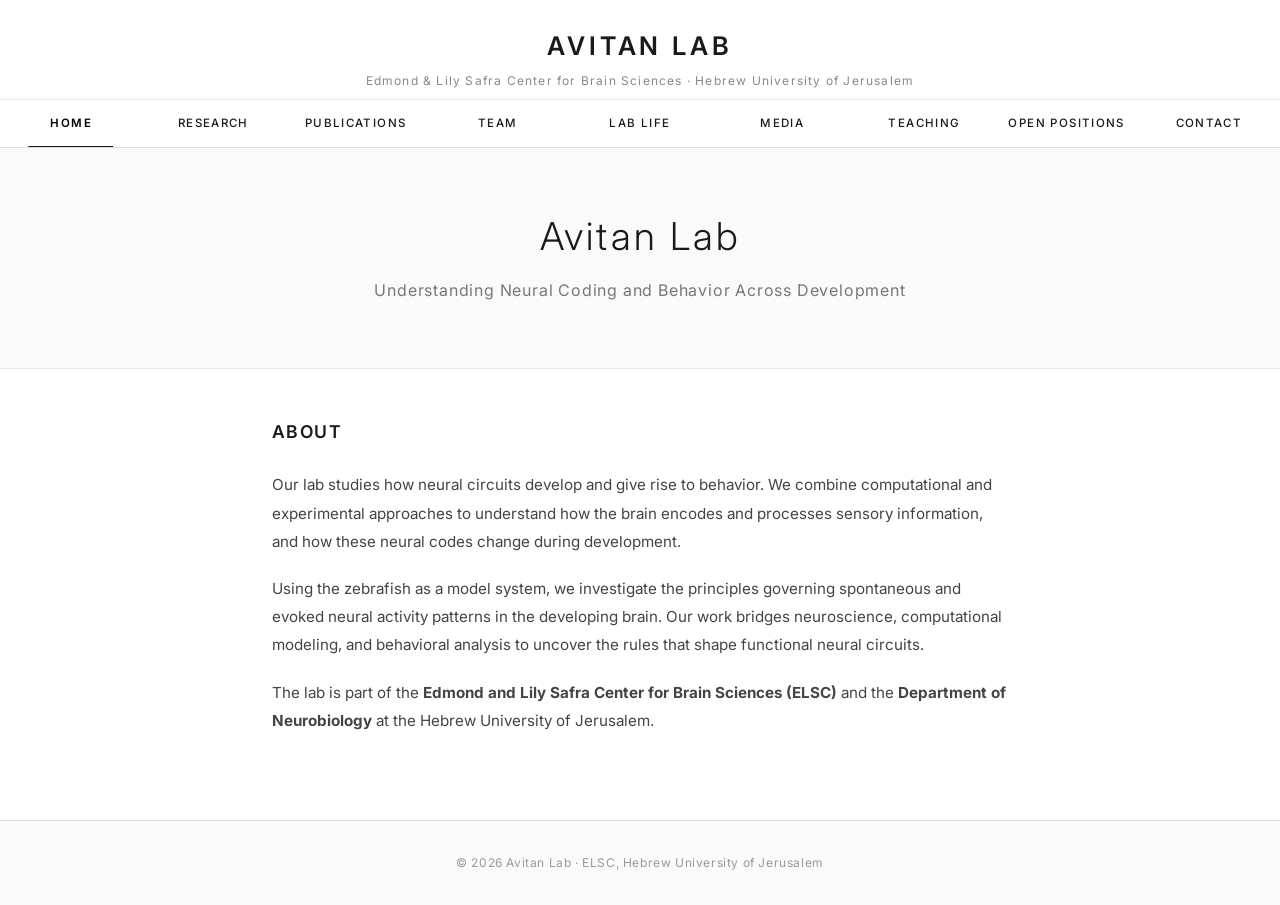
==== index.html @ 61e1ba6e "Add complete static site structure with all pages - 9 pages: Home, Research, Publications, Team, Lab" ====
<!DOCTYPE html>
<html lang="en">
<head>
  <meta charset="UTF-8">
  <meta name="viewport" content="width=device-width, initial-scale=1.0">
  <title>Avitan Lab | ELSC, Hebrew University</title>
  <link rel="stylesheet" href="css/style.css">
</head>
<body>

  <header>
    <div class="nav-top">
      <div class="lab-name"><a href="index.html">Avitan Lab</a></div>
      <div class="lab-subtitle">Edmond &amp; Lily Safra Center for Brain Sciences &middot; Hebrew University of Jerusalem</div>
    </div>
    <button class="menu-toggle" aria-label="Toggle menu">
      <span></span>
      <span></span>
      <span></span>
    </button>
    <nav>
      <ul>
        <li><a href="index.html" class="active">Home</a></li>
        <li><a href="research.html">Research</a></li>
        <li><a href="publications.html">Publications</a></li>
        <li><a href="team.html">Team</a></li>
        <li><a href="lab-life.html">Lab Life</a></li>
        <li><a href="media.html">Media</a></li>
        <li><a href="teaching.html">Teaching</a></li>
        <li><a href="open-positions.html">Open Positions</a></li>
        <li><a href="contact.html">Contact</a></li>
      </ul>
    </nav>
  </header>

  <main>
    <section class="hero">
      <h1>Avitan Lab</h1>
      <p class="tagline">Understanding Neural Coding and Behavior Across Development</p>
    </section>

    <section class="home-content">
      <h2>About</h2>
      <p>
        Our lab studies how neural circuits develop and give rise to behavior. We combine computational and experimental approaches to understand how the brain encodes and processes sensory information, and how these neural codes change during development.
      </p>
      <p>
        Using the zebrafish as a model system, we investigate the principles governing spontaneous and evoked neural activity patterns in the developing brain. Our work bridges neuroscience, computational modeling, and behavioral analysis to uncover the rules that shape functional neural circuits.
      </p>
      <p>
        The lab is part of the <strong>Edmond and Lily Safra Center for Brain Sciences (ELSC)</strong> and the <strong>Department of Neurobiology</strong> at the Hebrew University of Jerusalem.
      </p>
    </section>
  </main>

  <footer>
    <p>&copy; 2026 Avitan Lab &middot; ELSC, Hebrew University of Jerusalem</p>
  </footer>

  <script src="js/main.js"></script>
</body>
</html>
---- css/style.css ----
/* ===== FONTS ===== */
@import url('https://fonts.googleapis.com/css2?family=Inter:wght@300;400;500;600;700&display=swap');

/* ===== RESET & BASE ===== */
*, *::before, *::after {
  margin: 0;
  padding: 0;
  box-sizing: border-box;
}

html {
  scroll-behavior: smooth;
}

body {
  font-family: 'Inter', 'Avenir Next', sans-serif;
  color: #1a1a1a;
  background-color: #fff;
  line-height: 1.7;
  font-size: 16px;
  -webkit-font-smoothing: antialiased;
  -moz-osx-font-smoothing: grayscale;
}

a {
  color: #1a1a1a;
  text-decoration: none;
  transition: color 0.3s ease;
}

a:hover {
  color: #555;
}

img {
  max-width: 100%;
  height: auto;
}

/* ===== HEADER & NAVIGATION ===== */
header {
  position: fixed;
  top: 0;
  left: 0;
  width: 100%;
  z-index: 1000;
  background: #fff;
  border-bottom: 1px solid #e0e0e0;
}

.nav-top {
  padding: 1.5rem 3rem 0.5rem;
  text-align: center;
}

.nav-top .lab-name {
  font-size: 1.6rem;
  font-weight: 600;
  letter-spacing: 0.15em;
  text-transform: uppercase;
  color: #1a1a1a;
}

.nav-top .lab-name a {
  color: inherit;
}

.nav-top .lab-subtitle {
  font-size: 0.75rem;
  font-weight: 400;
  letter-spacing: 0.1em;
  color: #888;
  margin-top: 0.2rem;
}

nav {
  width: 100%;
  border-top: 1px solid #e8e8e8;
}

nav ul {
  display: flex;
  justify-content: center;
  align-items: center;
  list-style: none;
  padding: 0;
  margin: 0;
  width: 100%;
}

nav ul li {
  flex: 1;
  text-align: center;
}

nav ul li a {
  display: block;
  padding: 0.85rem 0.5rem;
  font-size: 0.72rem;
  font-weight: 500;
  letter-spacing: 0.12em;
  text-transform: uppercase;
  color: #1a1a1a;
  transition: all 0.3s ease;
  position: relative;
}

nav ul li a::after {
  content: '';
  position: absolute;
  bottom: 0;
  left: 50%;
  transform: translateX(-50%);
  width: 0;
  height: 1px;
  background: #1a1a1a;
  transition: width 0.3s ease;
}

nav ul li a:hover::after,
nav ul li a.active::after {
  width: 60%;
}

nav ul li a:hover {
  color: #555;
}

nav ul li a.active {
  color: #000;
  font-weight: 600;
}

/* Hamburger */
.menu-toggle {
  display: none;
  background: none;
  border: none;
  cursor: pointer;
  padding: 0.5rem;
  position: absolute;
  right: 1.5rem;
  top: 1.2rem;
}

.menu-toggle span {
  display: block;
  width: 22px;
  height: 1.5px;
  background: #1a1a1a;
  margin: 5px 0;
  transition: all 0.3s ease;
}

.menu-toggle.open span:nth-child(1) {
  transform: rotate(45deg) translate(4px, 5px);
}

.menu-toggle.open span:nth-child(2) {
  opacity: 0;
}

.menu-toggle.open span:nth-child(3) {
  transform: rotate(-45deg) translate(4px, -5px);
}

/* ===== MAIN CONTENT ===== */
main {
  margin-top: 140px;
  min-height: calc(100vh - 140px - 80px);
}

.page-section {
  max-width: 960px;
  margin: 0 auto;
  padding: 3rem 2rem 4rem;
}

/* ===== HOME PAGE ===== */
.hero {
  width: 100%;
  padding: 4rem 3rem;
  background: #fafafa;
  text-align: center;
  border-bottom: 1px solid #e8e8e8;
}

.hero h1 {
  font-size: 2.4rem;
  font-weight: 300;
  letter-spacing: 0.08em;
  color: #1a1a1a;
  margin-bottom: 0.5rem;
}

.hero .tagline {
  font-size: 1rem;
  font-weight: 400;
  color: #777;
  letter-spacing: 0.05em;
}

.home-content {
  max-width: 800px;
  margin: 0 auto;
  padding: 3rem 2rem 4rem;
}

.home-content h2 {
  font-size: 1.1rem;
  font-weight: 600;
  letter-spacing: 0.08em;
  text-transform: uppercase;
  margin-bottom: 1.5rem;
  color: #1a1a1a;
}

.home-content p {
  font-size: 0.95rem;
  line-height: 1.85;
  color: #444;
  margin-bottom: 1.2rem;
}

/* ===== PAGE HEADERS ===== */
.page-header {
  text-align: center;
  padding: 3rem 2rem 2rem;
  border-bottom: 1px solid #e8e8e8;
  margin-bottom: 2rem;
}

.page-header h1 {
  font-size: 1.8rem;
  font-weight: 300;
  letter-spacing: 0.1em;
  text-transform: uppercase;
  color: #1a1a1a;
}

/* ===== PUBLICATIONS ===== */
.publications-list {
  list-style: none;
  padding: 0;
}

.publications-list li {
  padding: 1.5rem 0;
  border-bottom: 1px solid #eee;
}

.publications-list li:last-child {
  border-bottom: none;
}

.pub-year {
  display: inline-block;
  font-size: 0.75rem;
  font-weight: 600;
  letter-spacing: 0.08em;
  color: #999;
  margin-bottom: 0.4rem;
}

.pub-title {
  font-size: 1rem;
  font-weight: 500;
  color: #1a1a1a;
  margin-bottom: 0.3rem;
  line-height: 1.5;
}

.pub-title a {
  color: #1a1a1a;
  border-bottom: 1px solid transparent;
  transition: border-color 0.3s ease;
}

.pub-title a:hover {
  border-bottom-color: #999;
}

.pub-authors {
  font-size: 0.85rem;
  color: #666;
  margin-bottom: 0.2rem;
}

.pub-authors strong {
  color: #1a1a1a;
}

.pub-journal {
  font-size: 0.85rem;
  font-style: italic;
  color: #888;
}

/* ===== TEAM ===== */
.team-grid {
  display: grid;
  grid-template-columns: repeat(auto-fill, minmax(220px, 1fr));
  gap: 2.5rem;
  margin-top: 1rem;
}

.team-card {
  text-align: center;
}

.team-card .photo {
  width: 160px;
  height: 160px;
  border-radius: 50%;
  background: #e8e8e8;
  margin: 0 auto 1rem;
  overflow: hidden;
  display: flex;
  align-items: center;
  justify-content: center;
}

.team-card .photo img {
  width: 100%;
  height: 100%;
  object-fit: cover;
}

.team-card .photo .placeholder {
  font-size: 2.5rem;
  color: #bbb;
}

.team-card h3 {
  font-size: 0.95rem;
  font-weight: 600;
  color: #1a1a1a;
  margin-bottom: 0.2rem;
}

.team-card .role {
  font-size: 0.8rem;
  color: #888;
  letter-spacing: 0.05em;
}

/* ===== CONTACT ===== */
.contact-content {
  max-width: 600px;
  margin: 0 auto;
}

.contact-content .contact-item {
  padding: 1rem 0;
  border-bottom: 1px solid #eee;
  display: flex;
  gap: 1rem;
}

.contact-content .contact-item:last-child {
  border-bottom: none;
}

.contact-label {
  font-size: 0.8rem;
  font-weight: 600;
  letter-spacing: 0.08em;
  text-transform: uppercase;
  color: #999;
  min-width: 100px;
}

.contact-value {
  font-size: 0.95rem;
  color: #444;
  line-height: 1.6;
}

.contact-value a {
  color: #444;
  border-bottom: 1px solid #ccc;
}

.contact-value a:hover {
  color: #000;
  border-bottom-color: #000;
}

/* ===== GALLERY (Lab Life) ===== */
.gallery-grid {
  display: grid;
  grid-template-columns: repeat(auto-fill, minmax(280px, 1fr));
  gap: 1rem;
}

.gallery-grid .gallery-item {
  aspect-ratio: 4/3;
  background: #f0f0f0;
  overflow: hidden;
  display: flex;
  align-items: center;
  justify-content: center;
  color: #bbb;
  font-size: 0.85rem;
}

.gallery-grid .gallery-item img {
  width: 100%;
  height: 100%;
  object-fit: cover;
  transition: transform 0.5s ease;
}

.gallery-grid .gallery-item:hover img {
  transform: scale(1.03);
}

/* ===== MEDIA ===== */
.media-list {
  list-style: none;
  padding: 0;
}

.media-list li {
  padding: 1.5rem 0;
  border-bottom: 1px solid #eee;
}

.media-list li:last-child {
  border-bottom: none;
}

.media-list a {
  font-size: 1rem;
  font-weight: 500;
  color: #1a1a1a;
  border-bottom: 1px solid transparent;
  transition: border-color 0.3s ease;
}

.media-list a:hover {
  border-bottom-color: #999;
}

.media-list .media-source {
  display: block;
  font-size: 0.8rem;
  color: #999;
  margin-top: 0.3rem;
}

/* ===== EMPTY PAGE PLACEHOLDER ===== */
.placeholder-content {
  text-align: center;
  padding: 5rem 2rem;
  color: #bbb;
}

.placeholder-content p {
  font-size: 1rem;
  letter-spacing: 0.05em;
}

/* ===== FOOTER ===== */
footer {
  border-top: 1px solid #e0e0e0;
  padding: 2rem 3rem;
  text-align: center;
  background: #fafafa;
}

footer p {
  font-size: 0.75rem;
  color: #999;
  letter-spacing: 0.05em;
}

/* ===== RESPONSIVE ===== */
@media (max-width: 768px) {
  .nav-top {
    padding: 1rem 1.5rem 0.3rem;
  }

  .nav-top .lab-name {
    font-size: 1.2rem;
  }

  .menu-toggle {
    display: block;
  }

  nav ul {
    display: none;
    flex-direction: column;
    background: #fff;
    border-top: 1px solid #e8e8e8;
  }

  nav ul.open {
    display: flex;
  }

  nav ul li {
    flex: none;
    border-bottom: 1px solid #f0f0f0;
  }

  nav ul li a {
    padding: 0.75rem 1.5rem;
    text-align: left;
    font-size: 0.8rem;
  }

  nav ul li a::after {
    display: none;
  }

  main {
    margin-top: 120px;
  }

  .hero {
    padding: 2.5rem 1.5rem;
  }

  .hero h1 {
    font-size: 1.6rem;
  }

  .page-section {
    padding: 2rem 1.5rem 3rem;
  }

  .team-grid {
    grid-template-columns: repeat(auto-fill, minmax(150px, 1fr));
    gap: 1.5rem;
  }

  .team-card .photo {
    width: 120px;
    height: 120px;
  }

  .contact-content .contact-item {
    flex-direction: column;
    gap: 0.3rem;
  }
}

@media (max-width: 480px) {
  .gallery-grid {
    grid-template-columns: 1fr;
  }
}
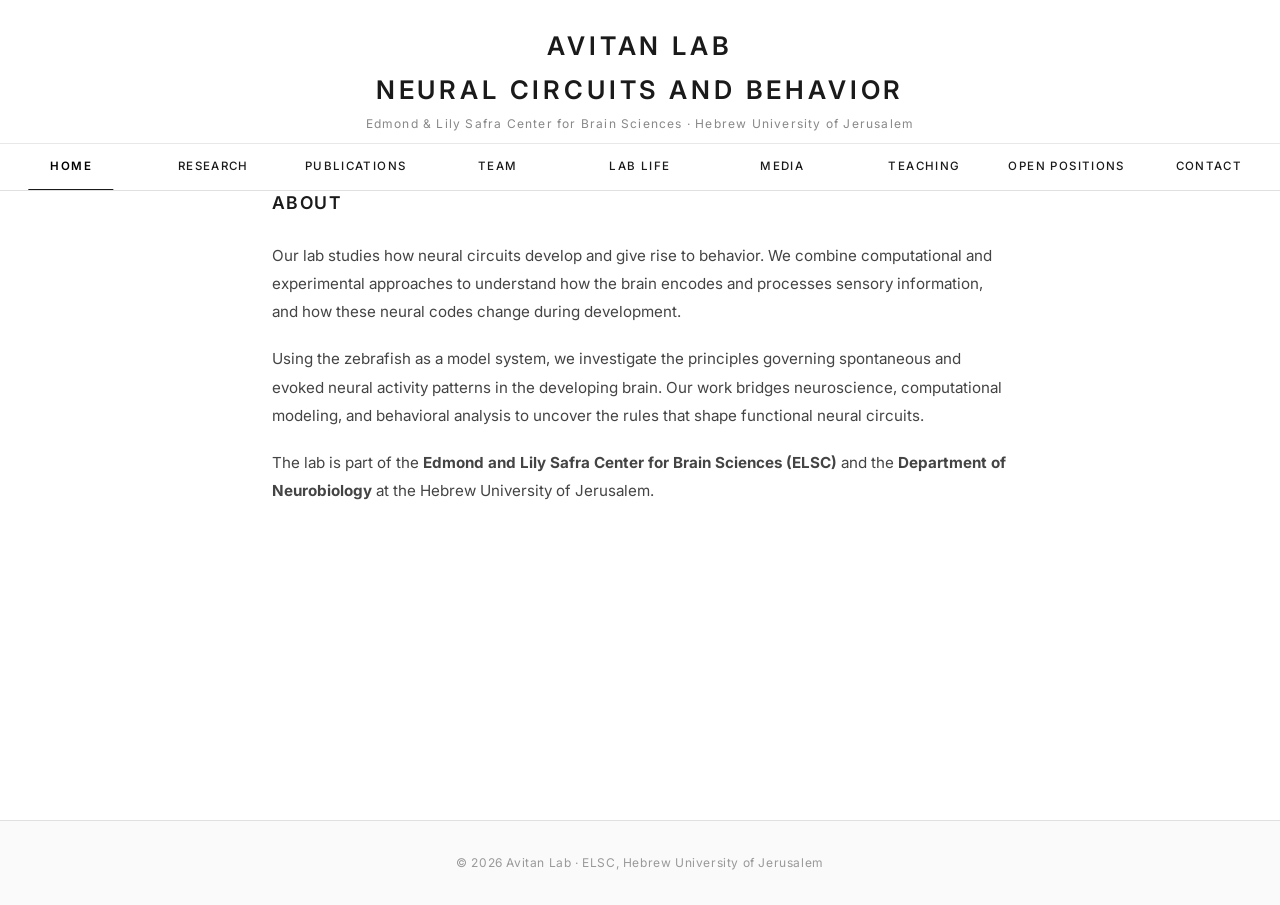
==== commit 54d43132: "Remove redundant page headers, add Neural Circuits and Behavior to site header - Remove per-page h1 " ====
--- a/index.html
+++ b/index.html
@@ -11,6 +11,7 @@
   <header>
     <div class="nav-top">
       <div class="lab-name"><a href="index.html">Avitan Lab</a></div>
+      <div class="lab-name">Neural Circuits and Behavior</div>
       <div class="lab-subtitle">Edmond &amp; Lily Safra Center for Brain Sciences &middot; Hebrew University of Jerusalem</div>
     </div>
     <button class="menu-toggle" aria-label="Toggle menu">
@@ -34,11 +35,6 @@
   </header>
 
   <main>
-    <section class="hero">
-      <h1>Avitan Lab</h1>
-      <p class="tagline">Understanding Neural Coding and Behavior Across Development</p>
-    </section>
-
     <section class="home-content">
       <h2>About</h2>
       <p>
--- a/css/style.css
+++ b/css/style.css
@@ -222,22 +222,6 @@
   margin-bottom: 1.2rem;
 }
 
-/* ===== PAGE HEADERS ===== */
-.page-header {
-  text-align: center;
-  padding: 3rem 2rem 2rem;
-  border-bottom: 1px solid #e8e8e8;
-  margin-bottom: 2rem;
-}
-
-.page-header h1 {
-  font-size: 1.8rem;
-  font-weight: 300;
-  letter-spacing: 0.1em;
-  text-transform: uppercase;
-  color: #1a1a1a;
-}
-
 /* ===== PUBLICATIONS ===== */
 .publications-list {
   list-style: none;
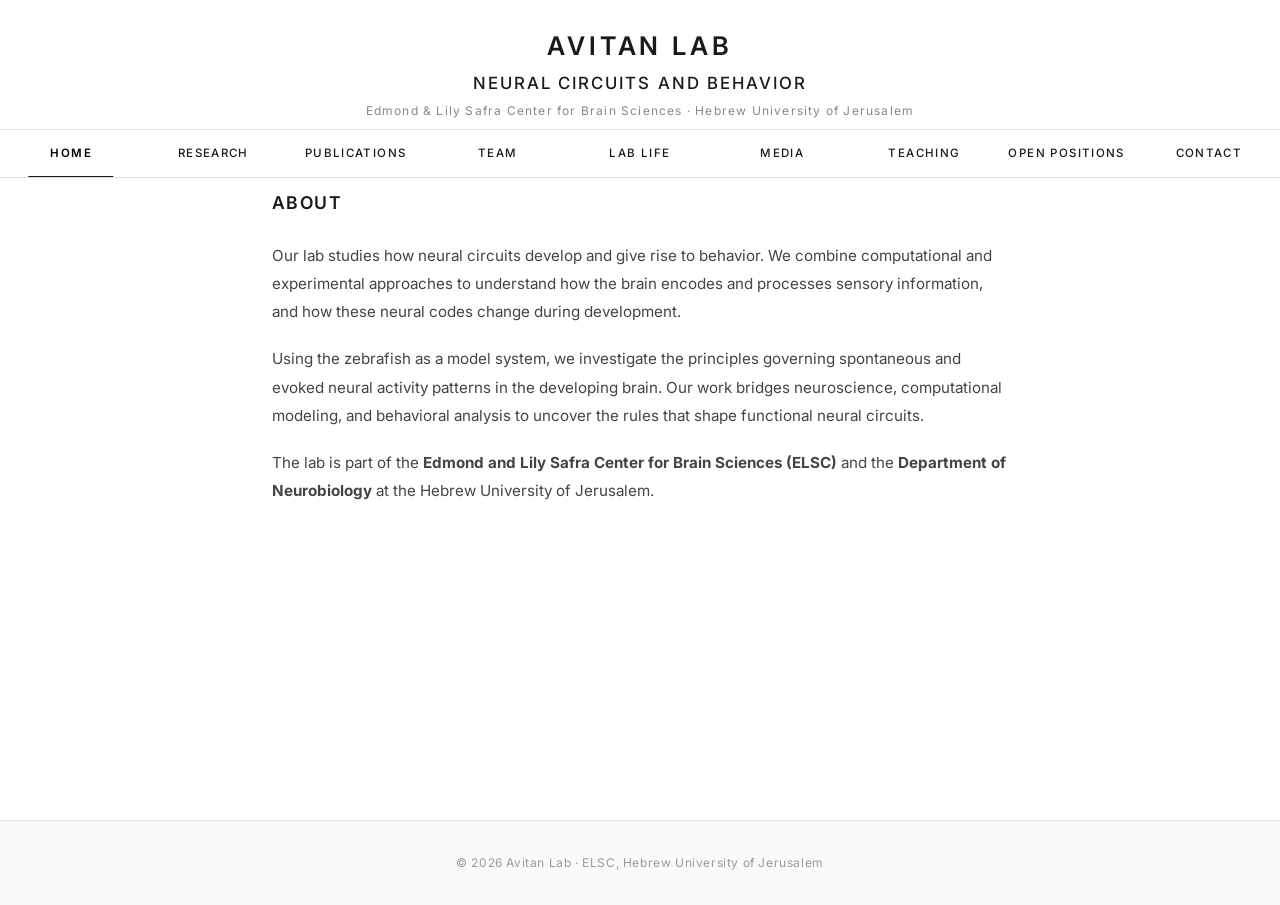
==== commit fc0e649f: "Style Neural Circuits tagline with intermediate font size, fix class across all pages - New .lab-tag" ====
--- a/index.html
+++ b/index.html
@@ -11,7 +11,7 @@
   <header>
     <div class="nav-top">
       <div class="lab-name"><a href="index.html">Avitan Lab</a></div>
-      <div class="lab-name">Neural Circuits and Behavior</div>
+      <div class="lab-tagline">Neural Circuits and Behavior</div>
       <div class="lab-subtitle">Edmond &amp; Lily Safra Center for Brain Sciences &middot; Hebrew University of Jerusalem</div>
     </div>
     <button class="menu-toggle" aria-label="Toggle menu">
--- a/css/style.css
+++ b/css/style.css
@@ -63,6 +63,15 @@
 
 .nav-top .lab-name a {
   color: inherit;
+}
+
+.nav-top .lab-tagline {
+  font-size: 1.05rem;
+  font-weight: 500;
+  letter-spacing: 0.12em;
+  text-transform: uppercase;
+  color: #1a1a1a;
+  margin-top: 0.1rem;
 }
 
 .nav-top .lab-subtitle {
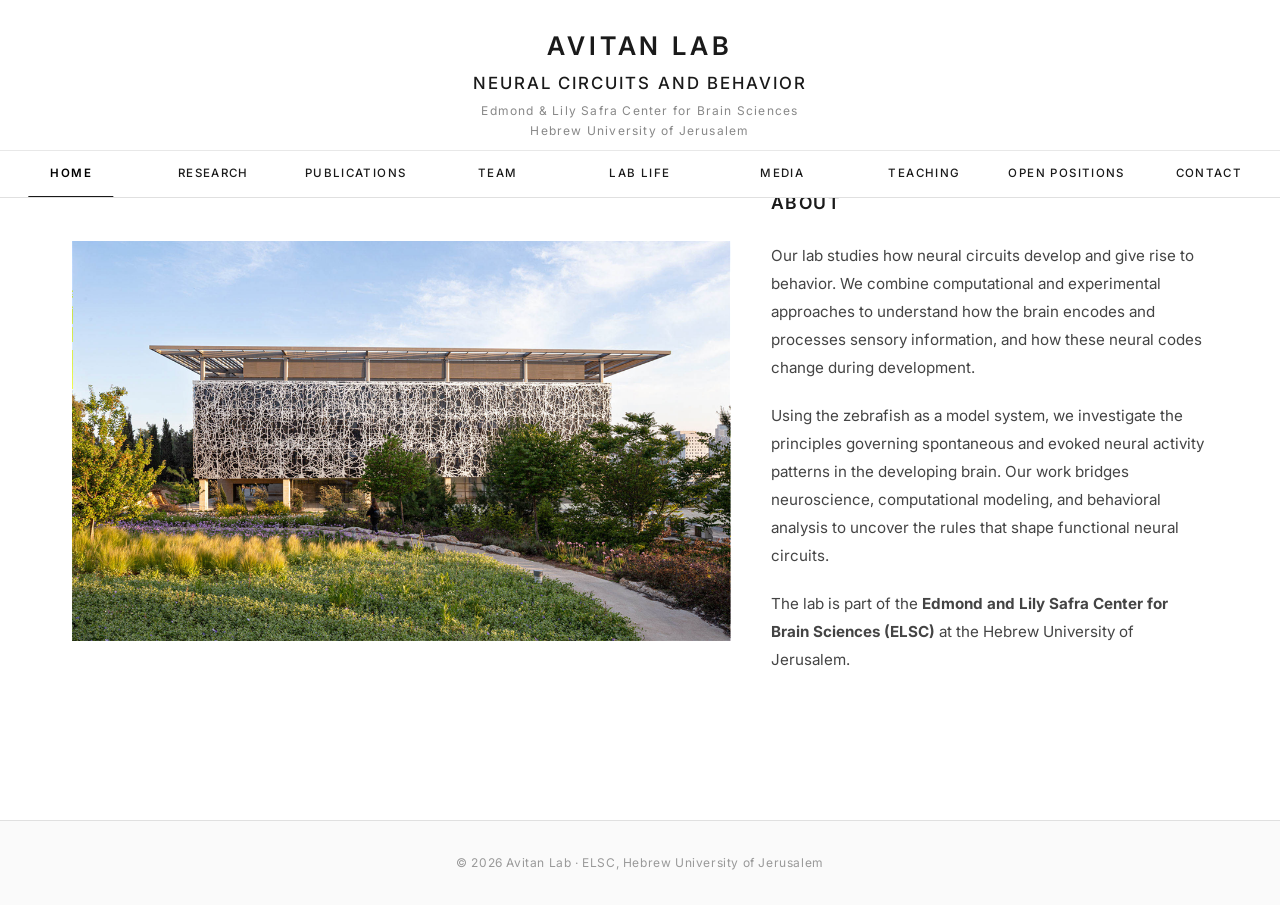
==== commit 88235698: "Add files via upload Updated team photos and publication links" ====
--- a/index.html
+++ b/index.html
@@ -1,58 +1,63 @@
-<!DOCTYPE html>
-<html lang="en">
-<head>
-  <meta charset="UTF-8">
-  <meta name="viewport" content="width=device-width, initial-scale=1.0">
-  <title>Avitan Lab | ELSC, Hebrew University</title>
-  <link rel="stylesheet" href="css/style.css">
-</head>
-<body>
-
-  <header>
-    <div class="nav-top">
-      <div class="lab-name"><a href="index.html">Avitan Lab</a></div>
-      <div class="lab-tagline">Neural Circuits and Behavior</div>
-      <div class="lab-subtitle">Edmond &amp; Lily Safra Center for Brain Sciences &middot; Hebrew University of Jerusalem</div>
-    </div>
-    <button class="menu-toggle" aria-label="Toggle menu">
-      <span></span>
-      <span></span>
-      <span></span>
-    </button>
-    <nav>
-      <ul>
-        <li><a href="index.html" class="active">Home</a></li>
-        <li><a href="research.html">Research</a></li>
-        <li><a href="publications.html">Publications</a></li>
-        <li><a href="team.html">Team</a></li>
-        <li><a href="lab-life.html">Lab Life</a></li>
-        <li><a href="media.html">Media</a></li>
-        <li><a href="teaching.html">Teaching</a></li>
-        <li><a href="open-positions.html">Open Positions</a></li>
-        <li><a href="contact.html">Contact</a></li>
-      </ul>
-    </nav>
-  </header>
-
-  <main>
-    <section class="home-content">
-      <h2>About</h2>
-      <p>
-        Our lab studies how neural circuits develop and give rise to behavior. We combine computational and experimental approaches to understand how the brain encodes and processes sensory information, and how these neural codes change during development.
-      </p>
-      <p>
-        Using the zebrafish as a model system, we investigate the principles governing spontaneous and evoked neural activity patterns in the developing brain. Our work bridges neuroscience, computational modeling, and behavioral analysis to uncover the rules that shape functional neural circuits.
-      </p>
-      <p>
-        The lab is part of the <strong>Edmond and Lily Safra Center for Brain Sciences (ELSC)</strong> and the <strong>Department of Neurobiology</strong> at the Hebrew University of Jerusalem.
-      </p>
-    </section>
-  </main>
-
-  <footer>
-    <p>&copy; 2026 Avitan Lab &middot; ELSC, Hebrew University of Jerusalem</p>
-  </footer>
-
-  <script src="js/main.js"></script>
-</body>
-</html>
+<!DOCTYPE html>
+<html lang="en">
+<head>
+  <meta charset="UTF-8">
+  <meta name="viewport" content="width=device-width, initial-scale=1.0">
+  <title>Avitan Lab | ELSC, Hebrew University</title>
+  <link rel="stylesheet" href="css/style.css">
+</head>
+<body>
+
+  <header>
+    <div class="nav-top">
+      <div class="lab-name"><a href="index.html">Avitan Lab</a></div>
+      <div class="lab-tagline">Neural Circuits and Behavior</div>
+      <div class="lab-subtitle">Edmond &amp; Lily Safra Center for Brain Sciences<br>Hebrew University of Jerusalem</div>
+    </div>
+    <button class="menu-toggle" aria-label="Toggle menu">
+      <span></span>
+      <span></span>
+      <span></span>
+    </button>
+    <nav>
+      <ul>
+        <li><a href="index.html" class="active">Home</a></li>
+        <li><a href="research.html">Research</a></li>
+        <li><a href="publications.html">Publications</a></li>
+        <li><a href="team.html">Team</a></li>
+        <li><a href="lab-life.html">Lab Life</a></li>
+        <li><a href="media.html">Media</a></li>
+        <li><a href="teaching.html">Teaching</a></li>
+        <li><a href="open-positions.html">Open Positions</a></li>
+        <li><a href="contact.html">Contact</a></li>
+      </ul>
+    </nav>
+  </header>
+
+  <main>
+    <section class="home-content" style="max-width: 1200px; display: flex; flex-wrap: wrap; align-items: stretch; gap: 40px;">
+      <div style="flex-shrink: 0; display: flex; justify-content: center; align-items: center;">
+        <img src="images/elsc.png" alt="ELSC Logo" style="height: 100%; max-height: 400px; width: auto; object-fit: contain;">
+      </div>
+      <div style="max-width: 800px; flex: 1 1 300px; display: flex; flex-direction: column; justify-content: center;">
+        <h2>About</h2>
+        <p>
+          Our lab studies how neural circuits develop and give rise to behavior. We combine computational and experimental approaches to understand how the brain encodes and processes sensory information, and how these neural codes change during development.
+        </p>
+        <p>
+          Using the zebrafish as a model system, we investigate the principles governing spontaneous and evoked neural activity patterns in the developing brain. Our work bridges neuroscience, computational modeling, and behavioral analysis to uncover the rules that shape functional neural circuits.
+        </p>
+        <p>
+          The lab is part of the <strong>Edmond and Lily Safra Center for Brain Sciences (ELSC)</strong> at the Hebrew University of Jerusalem.
+        </p>
+      </div>
+    </section>
+  </main>
+
+  <footer>
+    <p>&copy; 2026 Avitan Lab &middot; ELSC, Hebrew University of Jerusalem</p>
+  </footer>
+
+  <script src="js/main.js"></script>
+</body>
+</html>
--- a/css/style.css
+++ b/css/style.css
@@ -303,9 +303,7 @@
 
 .team-card .photo {
   width: 160px;
-  height: 160px;
-  border-radius: 50%;
-  background: #e8e8e8;
+  height: auto;
   margin: 0 auto 1rem;
   overflow: hidden;
   display: flex;
@@ -531,7 +529,7 @@
 
   .team-card .photo {
     width: 120px;
-    height: 120px;
+    height: auto;
   }
 
   .contact-content .contact-item {
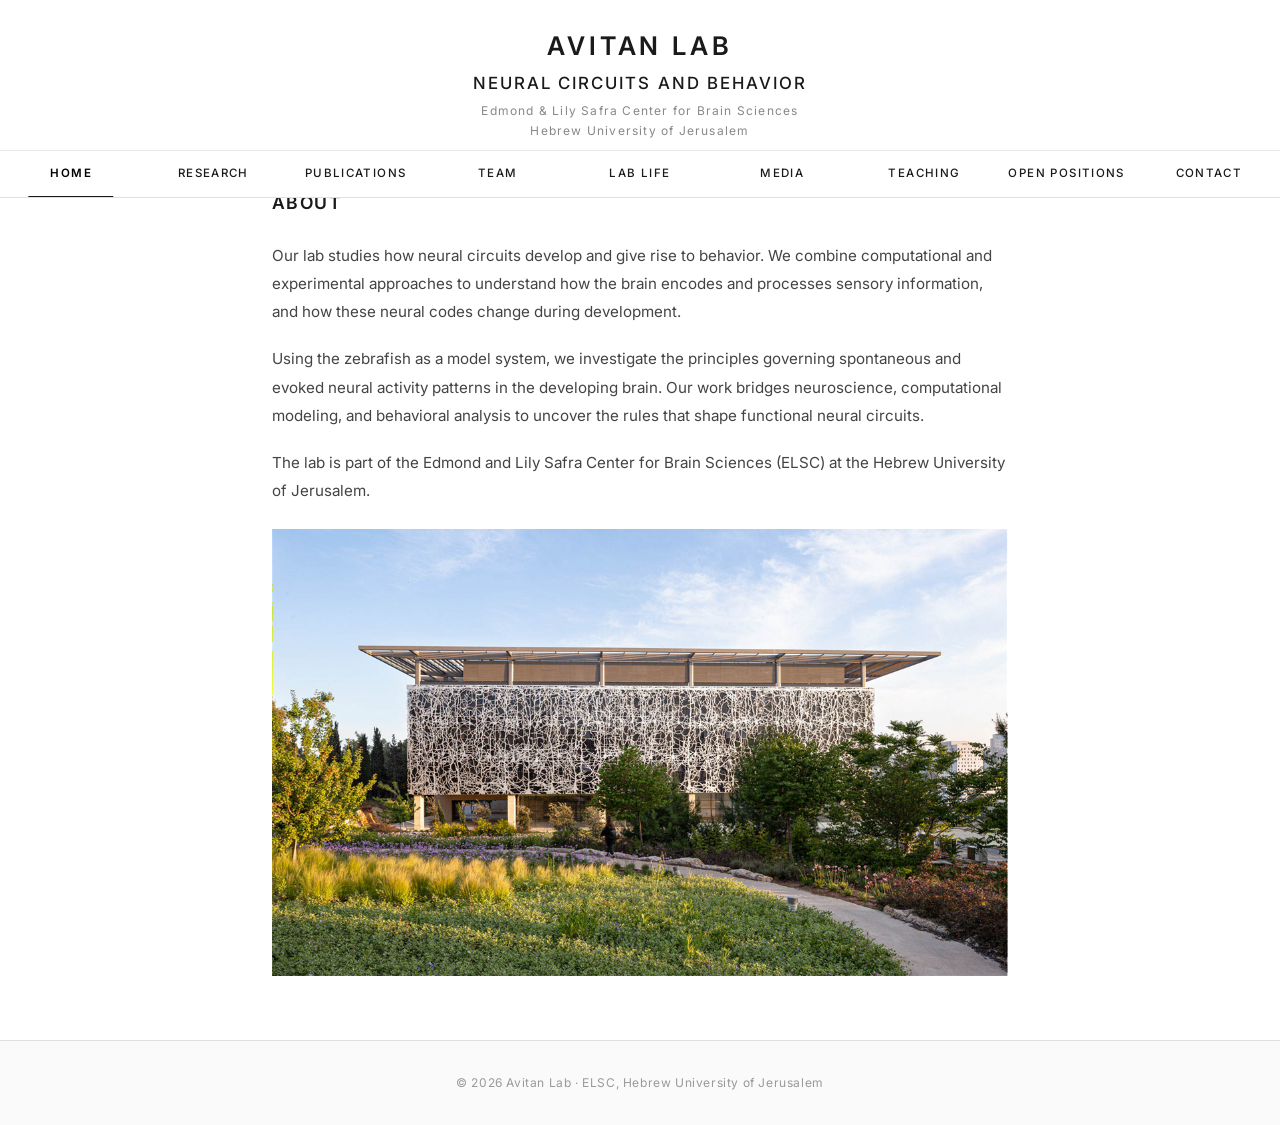
==== commit f5165347: "Update site: home layout, research videos, lab life gallery, media logos, teaching courses - Home: m" ====
--- a/index.html
+++ b/index.html
@@ -35,21 +35,19 @@
   </header>
 
   <main>
-    <section class="home-content" style="max-width: 1200px; display: flex; flex-wrap: wrap; align-items: stretch; gap: 40px;">
-      <div style="flex-shrink: 0; display: flex; justify-content: center; align-items: center;">
-        <img src="images/elsc.png" alt="ELSC Logo" style="height: 100%; max-height: 400px; width: auto; object-fit: contain;">
-      </div>
-      <div style="max-width: 800px; flex: 1 1 300px; display: flex; flex-direction: column; justify-content: center;">
-        <h2>About</h2>
-        <p>
-          Our lab studies how neural circuits develop and give rise to behavior. We combine computational and experimental approaches to understand how the brain encodes and processes sensory information, and how these neural codes change during development.
-        </p>
-        <p>
-          Using the zebrafish as a model system, we investigate the principles governing spontaneous and evoked neural activity patterns in the developing brain. Our work bridges neuroscience, computational modeling, and behavioral analysis to uncover the rules that shape functional neural circuits.
-        </p>
-        <p>
-          The lab is part of the <strong>Edmond and Lily Safra Center for Brain Sciences (ELSC)</strong> at the Hebrew University of Jerusalem.
-        </p>
+    <section class="home-content">
+      <h2>About</h2>
+      <p>
+        Our lab studies how neural circuits develop and give rise to behavior. We combine computational and experimental approaches to understand how the brain encodes and processes sensory information, and how these neural codes change during development.
+      </p>
+      <p>
+        Using the zebrafish as a model system, we investigate the principles governing spontaneous and evoked neural activity patterns in the developing brain. Our work bridges neuroscience, computational modeling, and behavioral analysis to uncover the rules that shape functional neural circuits.
+      </p>
+      <p>
+        The lab is part of the Edmond and Lily Safra Center for Brain Sciences (ELSC) at the Hebrew University of Jerusalem.
+      </p>
+      <div class="home-photo">
+        <img src="images/elsc.png" alt="ELSC Logo">
       </div>
     </section>
   </main>
--- a/css/style.css
+++ b/css/style.css
@@ -231,6 +231,86 @@
   margin-bottom: 1.2rem;
 }
 
+.home-photo {
+  margin-top: 1.5rem;
+  width: 100%;
+}
+
+.home-photo img {
+  width: 100%;
+  height: auto;
+  display: block;
+}
+
+/* ===== RESEARCH ===== */
+.research-title {
+  font-size: 1.1rem;
+  font-weight: 600;
+  letter-spacing: 0.12em;
+  text-transform: uppercase;
+  color: #1a1a1a;
+  padding: 1.5rem 0;
+  border-bottom: 1px solid #eee;
+}
+
+.research-title:first-child {
+  padding-top: 1rem;
+}
+
+.research-title:last-child {
+  border-bottom: none;
+}
+
+.research-description {
+  font-size: 0.95rem;
+  line-height: 1.85;
+  color: #444;
+  padding-bottom: 1.5rem;
+  border-bottom: 1px solid #eee;
+}
+
+.research-video {
+  padding: 1rem 0 0.5rem;
+}
+
+.research-video video {
+  width: 100%;
+  height: auto;
+  display: block;
+}
+
+.research-video--compact {
+  background: #000;
+  display: flex;
+  justify-content: center;
+  align-items: center;
+  padding: 0.8rem 0;
+}
+
+.research-video.research-video--compact video {
+  width: 50%;
+}
+
+.research-video--white {
+  background: #fff;
+  display: flex;
+  justify-content: center;
+  align-items: center;
+  padding: 0.8rem 0;
+}
+
+.research-video--white video {
+  clip-path: inset(0 2px 0 0);
+}
+
+.research-video.research-video--white video {
+  width: 40%;
+}
+
+.research-video.research-video--large video {
+  width: 70%;
+}
+
 /* ===== PUBLICATIONS ===== */
 .publications-list {
   list-style: none;
@@ -380,19 +460,20 @@
 /* ===== GALLERY (Lab Life) ===== */
 .gallery-grid {
   display: grid;
-  grid-template-columns: repeat(auto-fill, minmax(280px, 1fr));
-  gap: 1rem;
+  grid-template-columns: repeat(2, 1fr);
+  gap: 2.5rem 1.5rem;
 }
 
 .gallery-grid .gallery-item {
-  aspect-ratio: 4/3;
-  background: #f0f0f0;
-  overflow: hidden;
-  display: flex;
-  align-items: center;
-  justify-content: center;
+  background: #fff;
   color: #bbb;
   font-size: 0.85rem;
+  overflow: visible;
+}
+
+.gallery-grid .gallery-item img {
+  aspect-ratio: 4/3;
+  object-fit: cover;
 }
 
 .gallery-grid .gallery-item img {
@@ -404,6 +485,14 @@
 
 .gallery-grid .gallery-item:hover img {
   transform: scale(1.03);
+}
+
+.gallery-caption {
+  font-size: 0.8rem;
+  color: #888;
+  text-align: center;
+  padding: 0.5rem 0;
+  letter-spacing: 0.05em;
 }
 
 /* ===== MEDIA ===== */
@@ -438,6 +527,56 @@
   font-size: 0.8rem;
   color: #999;
   margin-top: 0.3rem;
+}
+
+.media-entry {
+  display: flex;
+  align-items: center;
+  gap: 1.5rem;
+}
+
+.media-logo {
+  flex-shrink: 0;
+}
+
+.media-logo--dual {
+  display: flex;
+  gap: 0.5rem;
+}
+
+.media-info {
+  flex: 1;
+}
+
+/* ===== TEACHING ===== */
+.teaching-list {
+  list-style: none;
+  padding: 0;
+}
+
+.teaching-entry {
+  padding: 1.5rem 0;
+  border-bottom: 1px solid #eee;
+  display: flex;
+  align-items: baseline;
+  gap: 1rem;
+}
+
+.teaching-entry:last-child {
+  border-bottom: none;
+}
+
+.course-number {
+  font-size: 0.8rem;
+  font-weight: 600;
+  letter-spacing: 0.08em;
+  color: #999;
+}
+
+.course-name {
+  font-size: 1rem;
+  font-weight: 500;
+  color: #1a1a1a;
 }
 
 /* ===== EMPTY PAGE PLACEHOLDER ===== */
@@ -523,8 +662,8 @@
   }
 
   .team-grid {
-    grid-template-columns: repeat(auto-fill, minmax(150px, 1fr));
-    gap: 1.5rem;
+    grid-template-columns: 1fr;
+    gap: 2rem;
   }
 
   .team-card .photo {
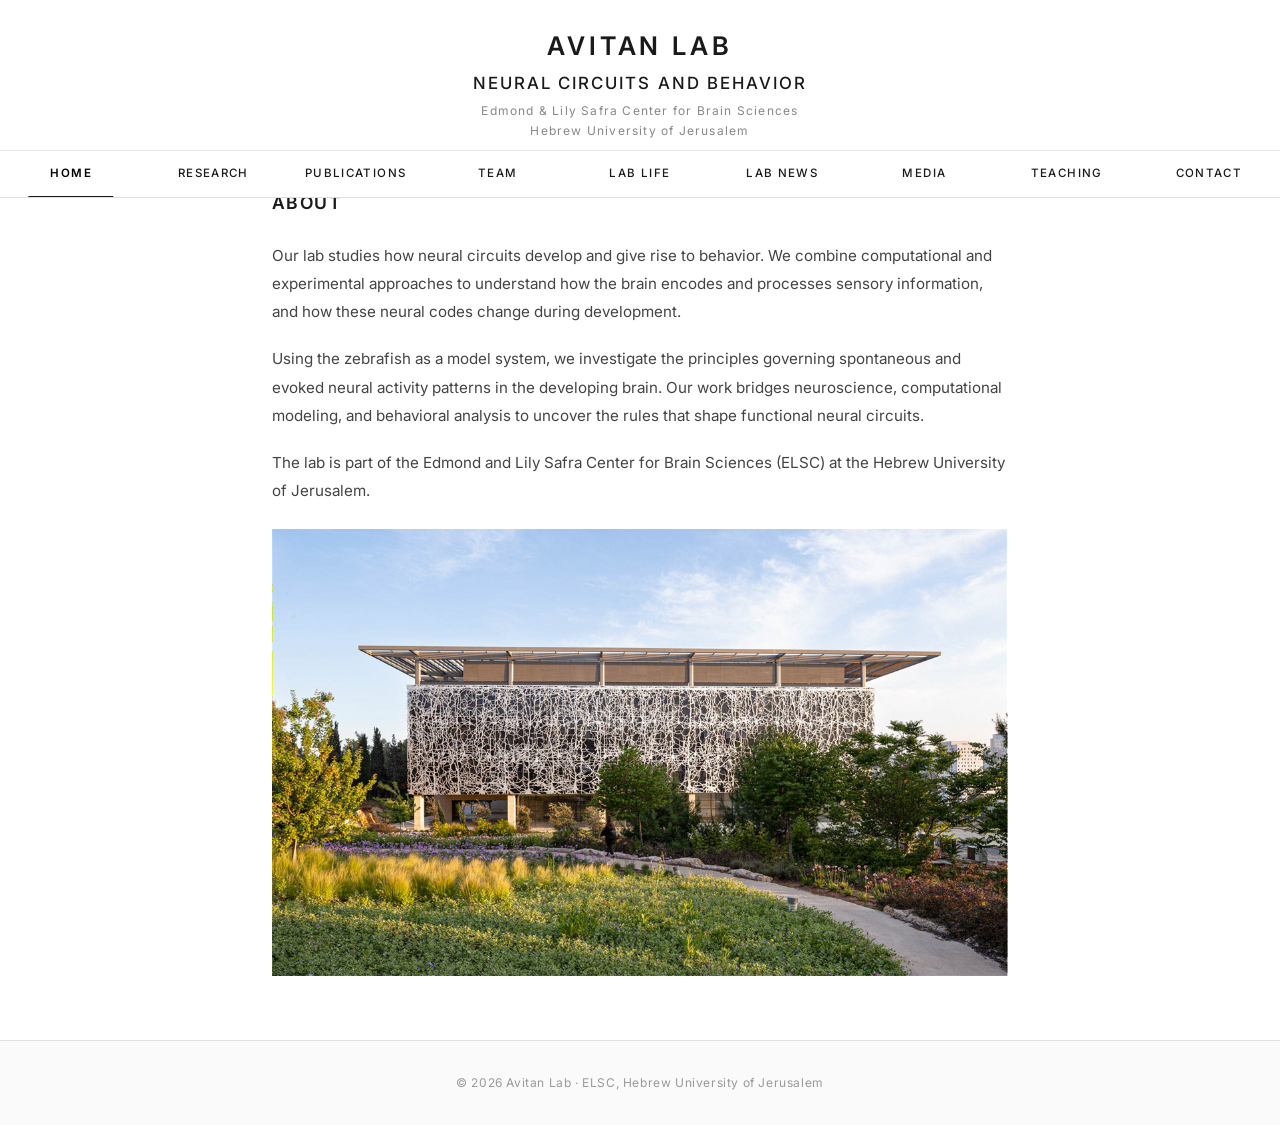
==== commit 75658507: "Add Lab News page, remove Open Positions, update nav, add photos, fix research text - Add Lab News p" ====
--- a/index.html
+++ b/index.html
@@ -1,61 +1,61 @@
-<!DOCTYPE html>
-<html lang="en">
-<head>
-  <meta charset="UTF-8">
-  <meta name="viewport" content="width=device-width, initial-scale=1.0">
-  <title>Avitan Lab | ELSC, Hebrew University</title>
-  <link rel="stylesheet" href="css/style.css">
-</head>
-<body>
-
-  <header>
-    <div class="nav-top">
-      <div class="lab-name"><a href="index.html">Avitan Lab</a></div>
-      <div class="lab-tagline">Neural Circuits and Behavior</div>
-      <div class="lab-subtitle">Edmond &amp; Lily Safra Center for Brain Sciences<br>Hebrew University of Jerusalem</div>
-    </div>
-    <button class="menu-toggle" aria-label="Toggle menu">
-      <span></span>
-      <span></span>
-      <span></span>
-    </button>
-    <nav>
-      <ul>
-        <li><a href="index.html" class="active">Home</a></li>
-        <li><a href="research.html">Research</a></li>
-        <li><a href="publications.html">Publications</a></li>
-        <li><a href="team.html">Team</a></li>
-        <li><a href="lab-life.html">Lab Life</a></li>
-        <li><a href="media.html">Media</a></li>
-        <li><a href="teaching.html">Teaching</a></li>
-        <li><a href="open-positions.html">Open Positions</a></li>
-        <li><a href="contact.html">Contact</a></li>
-      </ul>
-    </nav>
-  </header>
-
-  <main>
-    <section class="home-content">
-      <h2>About</h2>
-      <p>
-        Our lab studies how neural circuits develop and give rise to behavior. We combine computational and experimental approaches to understand how the brain encodes and processes sensory information, and how these neural codes change during development.
-      </p>
-      <p>
-        Using the zebrafish as a model system, we investigate the principles governing spontaneous and evoked neural activity patterns in the developing brain. Our work bridges neuroscience, computational modeling, and behavioral analysis to uncover the rules that shape functional neural circuits.
-      </p>
-      <p>
-        The lab is part of the Edmond and Lily Safra Center for Brain Sciences (ELSC) at the Hebrew University of Jerusalem.
-      </p>
-      <div class="home-photo">
-        <img src="images/elsc.png" alt="ELSC Logo">
-      </div>
-    </section>
-  </main>
-
-  <footer>
-    <p>&copy; 2026 Avitan Lab &middot; ELSC, Hebrew University of Jerusalem</p>
-  </footer>
-
-  <script src="js/main.js"></script>
-</body>
-</html>
+<!DOCTYPE html>
+<html lang="en">
+<head>
+  <meta charset="UTF-8">
+  <meta name="viewport" content="width=device-width, initial-scale=1.0">
+  <title>Avitan Lab | ELSC, Hebrew University</title>
+  <link rel="stylesheet" href="css/style.css">
+</head>
+<body>
+
+  <header>
+    <div class="nav-top">
+      <div class="lab-name"><a href="index.html">Avitan Lab</a></div>
+      <div class="lab-tagline">Neural Circuits and Behavior</div>
+      <div class="lab-subtitle">Edmond &amp; Lily Safra Center for Brain Sciences<br>Hebrew University of Jerusalem</div>
+    </div>
+    <button class="menu-toggle" aria-label="Toggle menu">
+      <span></span>
+      <span></span>
+      <span></span>
+    </button>
+    <nav>
+      <ul>
+        <li><a href="index.html" class="active">Home</a></li>
+        <li><a href="research.html">Research</a></li>
+        <li><a href="publications.html">Publications</a></li>
+        <li><a href="team.html">Team</a></li>
+        <li><a href="lab-life.html">Lab Life</a></li>
+        <li><a href="lab-news.html">Lab News</a></li>
+        <li><a href="media.html">Media</a></li>
+        <li><a href="teaching.html">Teaching</a></li>
+        <li><a href="contact.html">Contact</a></li>
+      </ul>
+    </nav>
+  </header>
+
+  <main>
+    <section class="home-content">
+      <h2>About</h2>
+      <p>
+        Our lab studies how neural circuits develop and give rise to behavior. We combine computational and experimental approaches to understand how the brain encodes and processes sensory information, and how these neural codes change during development.
+      </p>
+      <p>
+        Using the zebrafish as a model system, we investigate the principles governing spontaneous and evoked neural activity patterns in the developing brain. Our work bridges neuroscience, computational modeling, and behavioral analysis to uncover the rules that shape functional neural circuits.
+      </p>
+      <p>
+        The lab is part of the Edmond and Lily Safra Center for Brain Sciences (ELSC) at the Hebrew University of Jerusalem.
+      </p>
+      <div class="home-photo">
+        <img src="images/elsc.png" alt="ELSC Logo">
+      </div>
+    </section>
+  </main>
+
+  <footer>
+    <p>&copy; 2026 Avitan Lab &middot; ELSC, Hebrew University of Jerusalem</p>
+  </footer>
+
+  <script src="js/main.js"></script>
+</body>
+</html>
--- a/css/style.css
+++ b/css/style.css
@@ -548,6 +548,50 @@
   flex: 1;
 }
 
+/* ===== LAB NEWS ===== */
+.news-entry {
+  display: flex;
+  gap: 2rem;
+  align-items: flex-start;
+  padding: 1.5rem 0;
+  border-bottom: 1px solid #eee;
+}
+
+.news-entry:last-child {
+  border-bottom: none;
+}
+
+.news-photo {
+  flex-shrink: 0;
+  width: 300px;
+}
+
+.news-photo img {
+  width: 100%;
+  height: auto;
+  display: block;
+}
+
+.news-text {
+  flex: 1;
+  font-size: 0.75rem;
+  font-weight: 500;
+  letter-spacing: 0.12em;
+  text-transform: uppercase;
+  color: #1a1a1a;
+  line-height: 1.85;
+}
+
+@media (max-width: 768px) {
+  .news-entry {
+    flex-direction: column;
+  }
+
+  .news-photo {
+    width: 100%;
+  }
+}
+
 /* ===== TEACHING ===== */
 .teaching-list {
   list-style: none;
